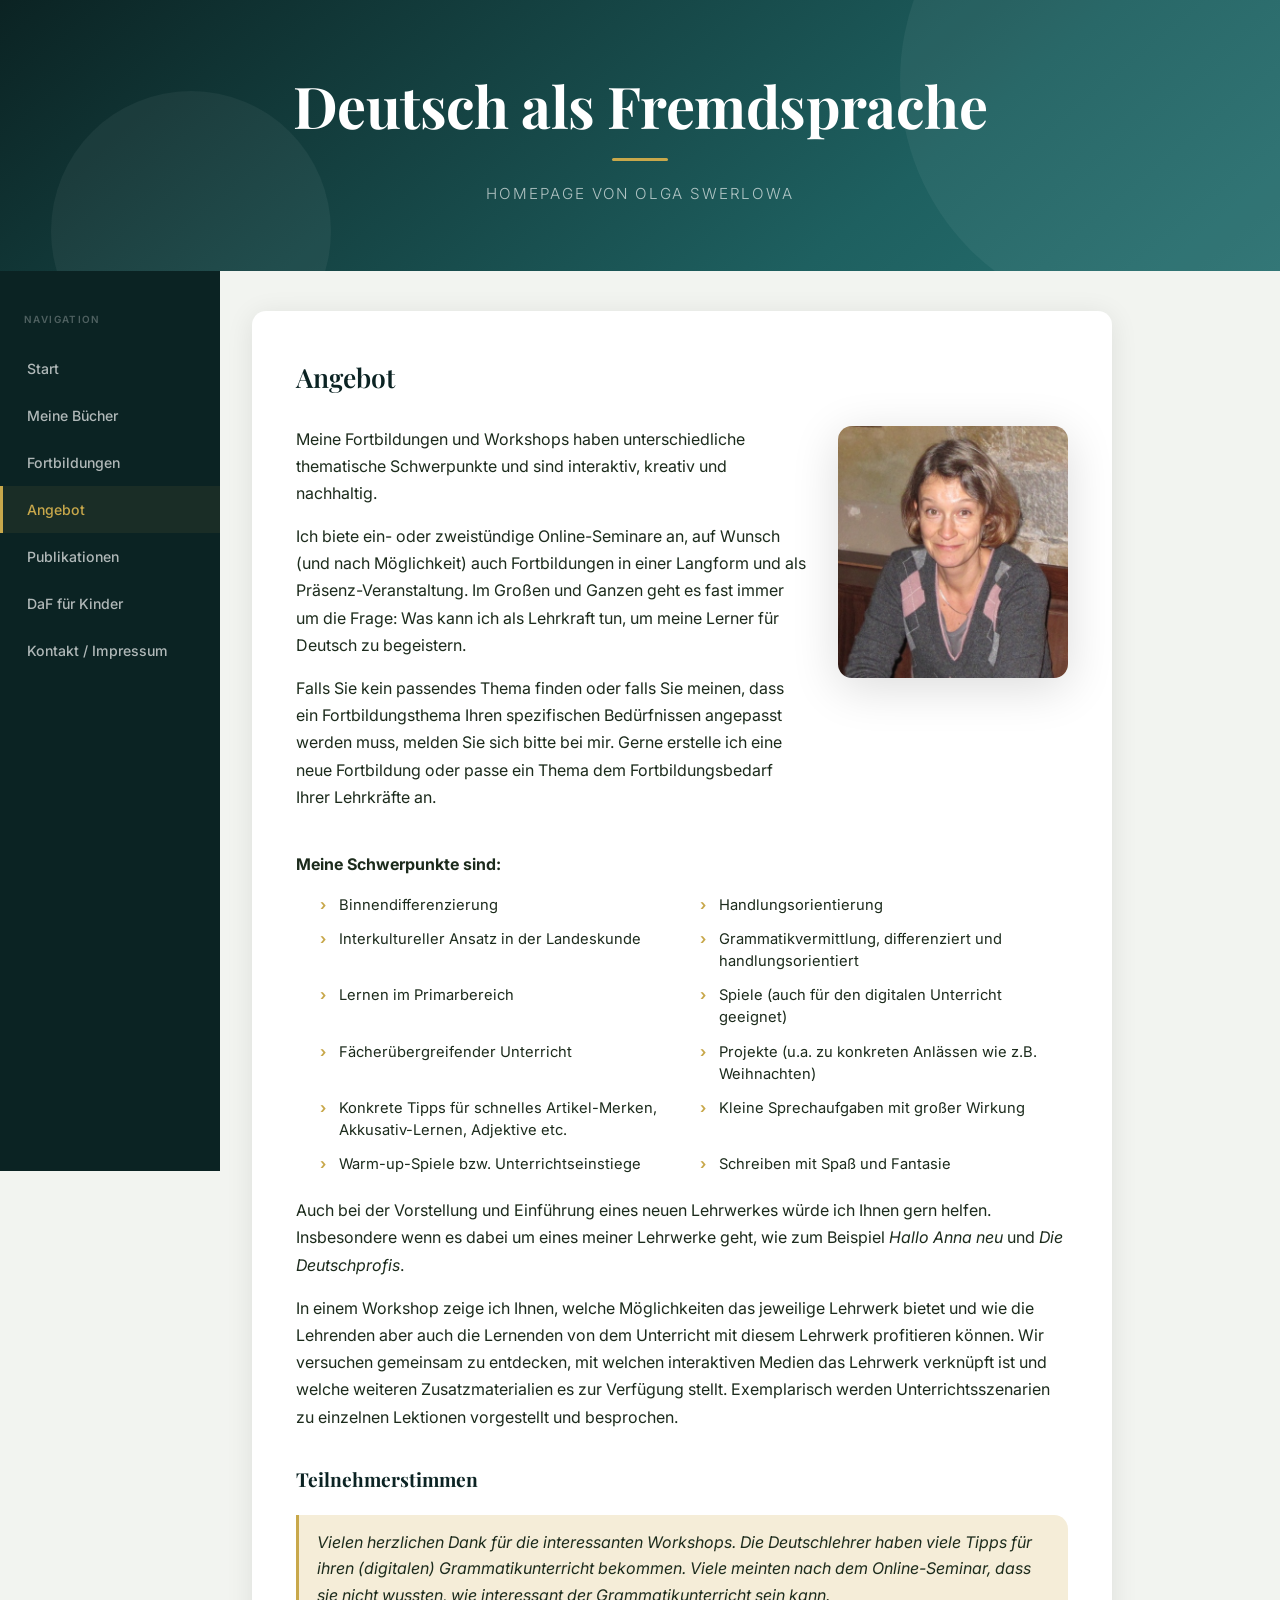
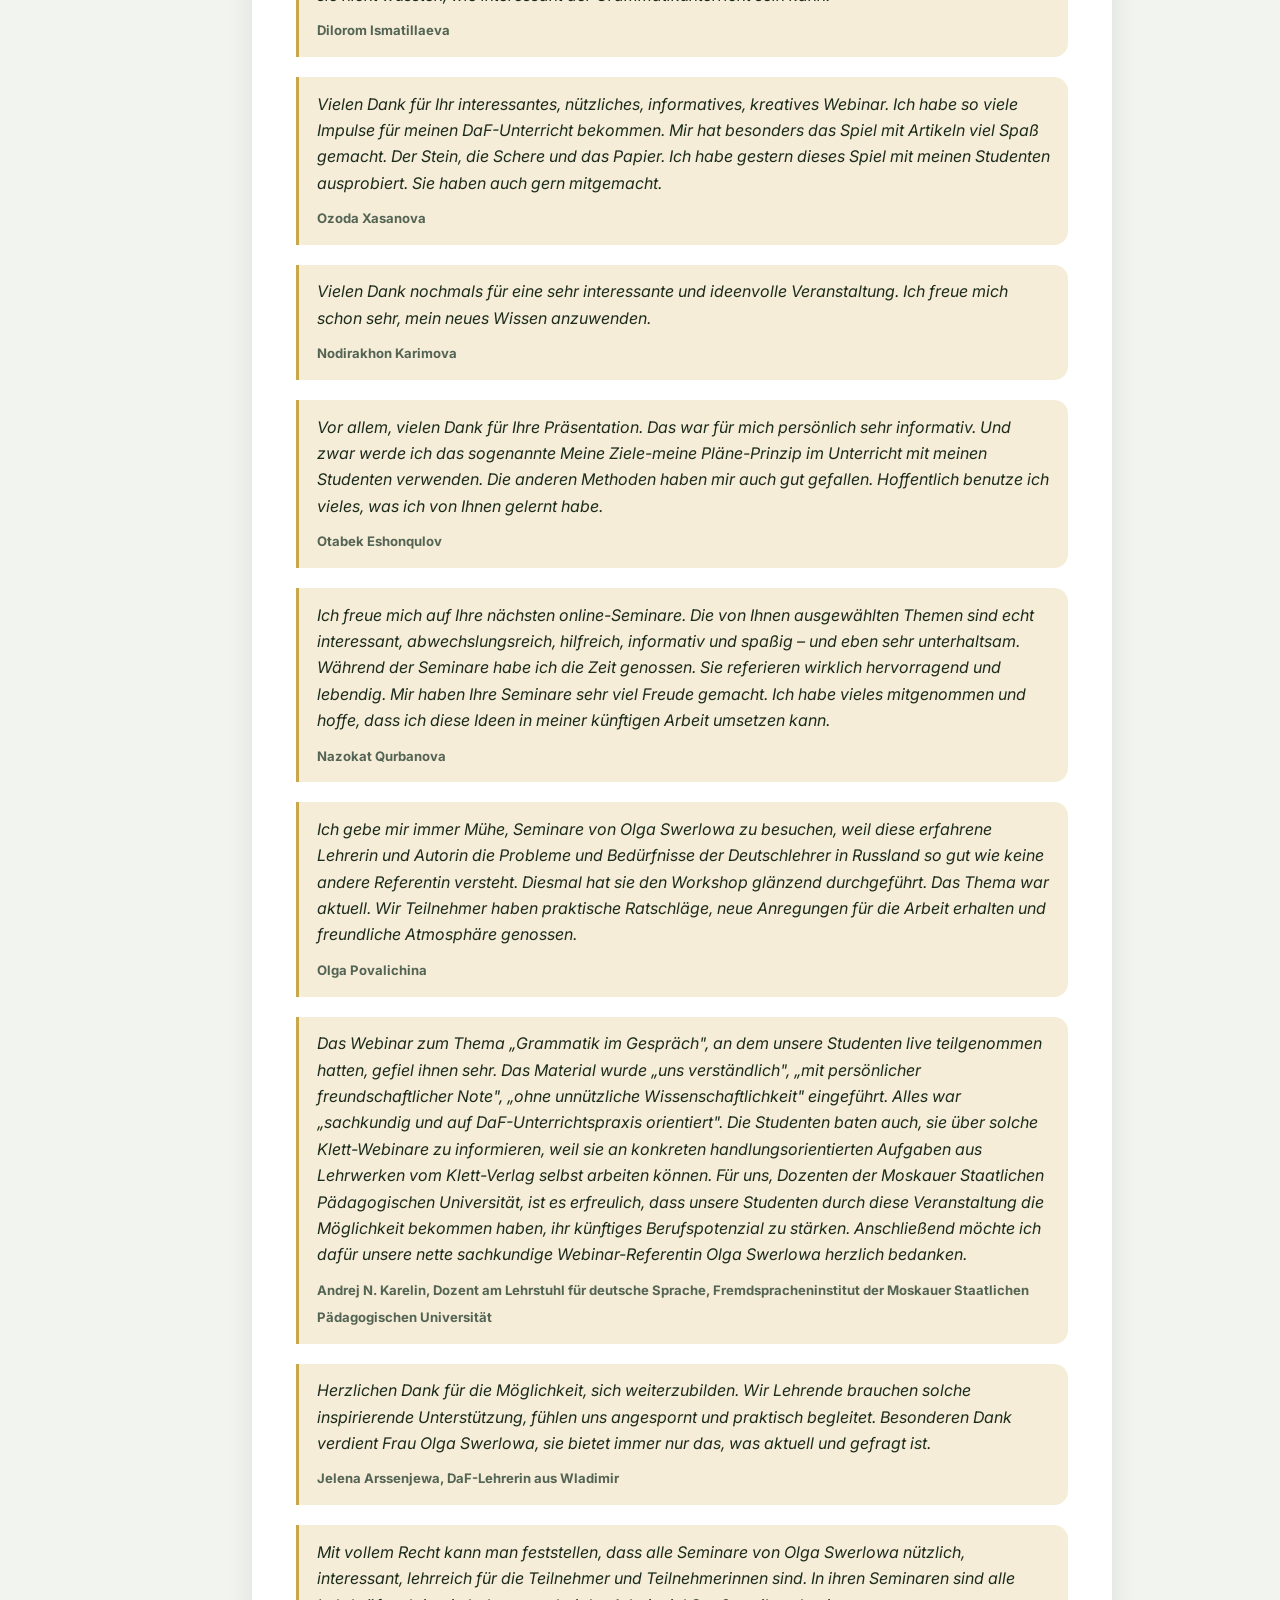
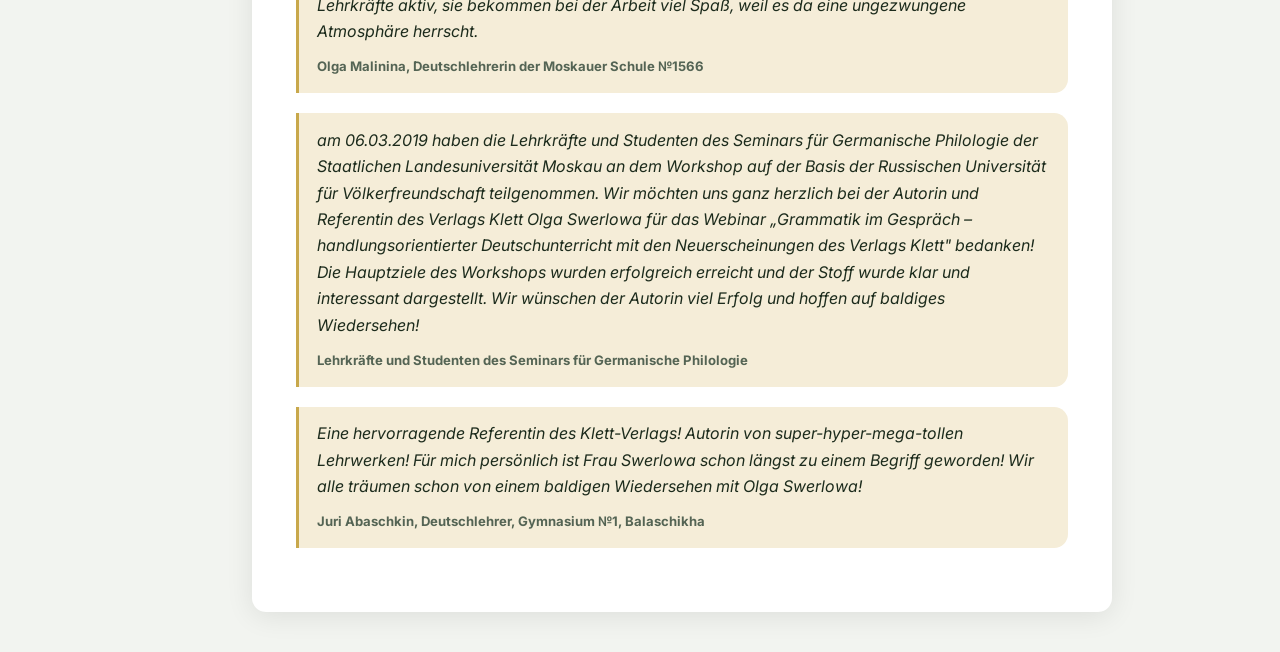
==== html/Angebot.html @ 004c6a53 "erster entwurf" ====
<!DOCTYPE html>
<html lang="de">
<head>
  <meta charset="UTF-8">
  <meta name="viewport" content="width=device-width, initial-scale=1.0">
  <title>Angebot – Olga Swerlowa</title>
  <link rel="stylesheet" href="../style.css">
  <style>
    .intro-grid {
      display: grid;
      grid-template-columns: 1fr 230px;
      gap: 2rem;
      align-items: start;
      margin-bottom: 1.5rem;
    }
    .intro-photo {
      border-radius: var(--r);
      overflow: hidden;
      box-shadow: var(--sh-lg);
    }
    .intro-photo img {
      display: block;
      width: 100%;
      height: auto;
    }

    .schwerpunkte {
      list-style: none;
      margin: .75rem 0 1.25rem;
      display: grid;
      grid-template-columns: 1fr 1fr;
      gap: .35rem .75rem;
    }
    .schwerpunkte li {
      padding-left: 1.2rem;
      position: relative;
      font-size: .92rem;
      line-height: 1.5;
    }
    .schwerpunkte li::before {
      content: '›';
      position: absolute;
      left: 0;
      color: var(--accent);
      font-weight: 700;
    }

    .testimonial-section { margin-top: 2rem; }
    .testimonial-section h3 {
      font-family: 'Playfair Display', Georgia, serif;
      font-size: 1.2rem;
      color: var(--dark);
      margin-bottom: 1.25rem;
    }
    .testimonial {
      border-left: 3px solid var(--accent);
      padding: .85rem 1.1rem;
      margin-bottom: 1.25rem;
      background: var(--accent-pale);
      border-radius: 0 var(--r) var(--r) 0;
    }
    .testimonial em {
      display: block;
      color: var(--text);
      margin-bottom: .5rem;
      font-style: italic;
      line-height: 1.65;
    }
    .testimonial strong {
      font-size: .82rem;
      color: var(--text-muted);
    }

    @media (max-width: 680px) {
      .intro-grid { grid-template-columns: 1fr; }
      .schwerpunkte { grid-template-columns: 1fr; }
    }
  </style>
</head>
<body>

  <header class="hero">
    <h1>Deutsch als Fremdsprache</h1>
    <div class="hero-bar"></div>
    <p class="subtitle">Homepage von Olga Swerlowa</p>
  </header>

  <div class="shell">

    <nav>
      <p class="nav-label">Navigation</p>
      <a href="../index.html">Start</a>
      <a href="buch.html">Meine Bücher</a>
      <a href="Workshops.html">Fortbildungen</a>
      <a href="Angebot.html" class="active">Angebot</a>
      <a href="pub.html">Publikationen</a>
      <a href="http://www.swerlowa.de/pitus" target="_blank">DaF für Kinder</a>
      <a href="kontakt.html">Kontakt / Impressum</a>
    </nav>

    <main>
      <div class="card">

        <h2>Angebot</h2>

        <div class="intro-grid">
          <div>
            <p>Meine Fortbildungen und Workshops haben unterschiedliche thematische Schwerpunkte und sind interaktiv, kreativ und nachhaltig.</p>
            <p>Ich biete ein- oder zweistündige Online-Seminare an, auf Wunsch (und nach Möglichkeit) auch Fortbildungen in einer Langform und als Präsenz-Veranstaltung. Im Großen und Ganzen geht es fast immer um die Frage: Was kann ich als Lehrkraft tun, um meine Lerner für Deutsch zu begeistern.</p>
            <p>Falls Sie kein passendes Thema finden oder falls Sie meinen, dass ein Fortbildungsthema Ihren spezifischen Bedürfnissen angepasst werden muss, melden Sie sich bitte bei mir. Gerne erstelle ich eine neue Fortbildung oder passe ein Thema dem Fortbildungsbedarf Ihrer Lehrkräfte an.</p>
          </div>
          <div class="intro-photo">
            <img src="../images/Olga.jpg" alt="Olga Swerlowa" width="272" height="298">
          </div>
        </div>

        <p><strong>Meine Schwerpunkte sind:</strong></p>
        <ul class="schwerpunkte">
          <li>Binnendifferenzierung</li>
          <li>Handlungsorientierung</li>
          <li>Interkultureller Ansatz in der Landeskunde</li>
          <li>Grammatikvermittlung, differenziert und handlungsorientiert</li>
          <li>Lernen im Primarbereich</li>
          <li>Spiele (auch für den digitalen Unterricht geeignet)</li>
          <li>Fächerübergreifender Unterricht</li>
          <li>Projekte (u.a. zu konkreten Anlässen wie z.B. Weihnachten)</li>
          <li>Konkrete Tipps für schnelles Artikel-Merken, Akkusativ-Lernen, Adjektive etc.</li>
          <li>Kleine Sprechaufgaben mit großer Wirkung</li>
          <li>Warm-up-Spiele bzw. Unterrichtseinstiege</li>
          <li>Schreiben mit Spaß und Fantasie</li>
        </ul>

        <p>Auch bei der Vorstellung und Einführung eines neuen Lehrwerkes würde ich Ihnen gern helfen. Insbesondere wenn es dabei um eines meiner Lehrwerke geht, wie zum Beispiel <em>Hallo Anna neu</em> und <em>Die Deutschprofis</em>.</p>
        <p>In einem Workshop zeige ich Ihnen, welche Möglichkeiten das jeweilige Lehrwerk bietet und wie die Lehrenden aber auch die Lernenden von dem Unterricht mit diesem Lehrwerk profitieren können. Wir versuchen gemeinsam zu entdecken, mit welchen interaktiven Medien das Lehrwerk verknüpft ist und welche weiteren Zusatzmaterialien es zur Verfügung stellt. Exemplarisch werden Unterrichtsszenarien zu einzelnen Lektionen vorgestellt und besprochen.</p>

        <div class="testimonial-section">
          <h3>Teilnehmerstimmen</h3>

          <div class="testimonial">
            <em>Vielen herzlichen Dank für die interessanten Workshops. Die Deutschlehrer haben viele Tipps für ihren (digitalen) Grammatikunterricht bekommen. Viele meinten nach dem Online-Seminar, dass sie nicht wussten, wie interessant der Grammatikunterricht sein kann.</em>
            <strong>Dilorom Ismatillaeva</strong>
          </div>

          <div class="testimonial">
            <em>Vielen Dank für Ihr interessantes, nützliches, informatives, kreatives Webinar. Ich habe so viele Impulse für meinen DaF-Unterricht bekommen. Mir hat besonders das Spiel mit Artikeln viel Spaß gemacht. Der Stein, die Schere und das Papier. Ich habe gestern dieses Spiel mit meinen Studenten ausprobiert. Sie haben auch gern mitgemacht.</em>
            <strong>Ozoda Xasanova</strong>
          </div>

          <div class="testimonial">
            <em>Vielen Dank nochmals für eine sehr interessante und ideenvolle Veranstaltung. Ich freue mich schon sehr, mein neues Wissen anzuwenden.</em>
            <strong>Nodirakhon Karimova</strong>
          </div>

          <div class="testimonial">
            <em>Vor allem, vielen Dank für Ihre Präsentation. Das war für mich persönlich sehr informativ. Und zwar werde ich das sogenannte Meine Ziele-meine Pläne-Prinzip im Unterricht mit meinen Studenten verwenden. Die anderen Methoden haben mir auch gut gefallen. Hoffentlich benutze ich vieles, was ich von Ihnen gelernt habe.</em>
            <strong>Otabek Eshonqulov</strong>
          </div>

          <div class="testimonial">
            <em>Ich freue mich auf Ihre nächsten online-Seminare. Die von Ihnen ausgewählten Themen sind echt interessant, abwechslungsreich, hilfreich, informativ und spaßig – und eben sehr unterhaltsam. Während der Seminare habe ich die Zeit genossen. Sie referieren wirklich hervorragend und lebendig. Mir haben Ihre Seminare sehr viel Freude gemacht. Ich habe vieles mitgenommen und hoffe, dass ich diese Ideen in meiner künftigen Arbeit umsetzen kann.</em>
            <strong>Nazokat Qurbanova</strong>
          </div>

          <div class="testimonial">
            <em>Ich gebe mir immer Mühe, Seminare von Olga Swerlowa zu besuchen, weil diese erfahrene Lehrerin und Autorin die Probleme und Bedürfnisse der Deutschlehrer in Russland so gut wie keine andere Referentin versteht. Diesmal hat sie den Workshop glänzend durchgeführt. Das Thema war aktuell. Wir Teilnehmer haben praktische Ratschläge, neue Anregungen für die Arbeit erhalten und freundliche Atmosphäre genossen.</em>
            <strong>Olga Povalichina</strong>
          </div>

          <div class="testimonial">
            <em>Das Webinar zum Thema „Grammatik im Gespräch", an dem unsere Studenten live teilgenommen hatten, gefiel ihnen sehr. Das Material wurde „uns verständlich", „mit persönlicher freundschaftlicher Note", „ohne unnützliche Wissenschaftlichkeit" eingeführt. Alles war „sachkundig und auf DaF-Unterrichtspraxis orientiert". Die Studenten baten auch, sie über solche Klett-Webinare zu informieren, weil sie an konkreten handlungsorientierten Aufgaben aus Lehrwerken vom Klett-Verlag selbst arbeiten können. Für uns, Dozenten der Moskauer Staatlichen Pädagogischen Universität, ist es erfreulich, dass unsere Studenten durch diese Veranstaltung die Möglichkeit bekommen haben, ihr künftiges Berufspotenzial zu stärken. Anschließend möchte ich dafür unsere nette sachkundige Webinar-Referentin Olga Swerlowa herzlich bedanken.</em>
            <strong>Andrej N. Karelin, Dozent am Lehrstuhl für deutsche Sprache, Fremdspracheninstitut der Moskauer Staatlichen Pädagogischen Universität</strong>
          </div>

          <div class="testimonial">
            <em>Herzlichen Dank für die Möglichkeit, sich weiterzubilden. Wir Lehrende brauchen solche inspirierende Unterstützung, fühlen uns angespornt und praktisch begleitet. Besonderen Dank verdient Frau Olga Swerlowa, sie bietet immer nur das, was aktuell und gefragt ist.</em>
            <strong>Jelena Arssenjewa, DaF-Lehrerin aus Wladimir</strong>
          </div>

          <div class="testimonial">
            <em>Mit vollem Recht kann man feststellen, dass alle Seminare von Olga Swerlowa nützlich, interessant, lehrreich für die Teilnehmer und Teilnehmerinnen sind. In ihren Seminaren sind alle Lehrkräfte aktiv, sie bekommen bei der Arbeit viel Spaß, weil es da eine ungezwungene Atmosphäre herrscht.</em>
            <strong>Olga Malinina, Deutschlehrerin der Moskauer Schule №1566</strong>
          </div>

          <div class="testimonial">
            <em>am 06.03.2019 haben die Lehrkräfte und Studenten des Seminars für Germanische Philologie der Staatlichen Landesuniversität Moskau an dem Workshop auf der Basis der Russischen Universität für Völkerfreundschaft teilgenommen. Wir möchten uns ganz herzlich bei der Autorin und Referentin des Verlags Klett Olga Swerlowa für das Webinar „Grammatik im Gespräch – handlungsorientierter Deutschunterricht mit den Neuerscheinungen des Verlags Klett" bedanken! Die Hauptziele des Workshops wurden erfolgreich erreicht und der Stoff wurde klar und interessant dargestellt. Wir wünschen der Autorin viel Erfolg und hoffen auf baldiges Wiedersehen!</em>
            <strong>Lehrkräfte und Studenten des Seminars für Germanische Philologie</strong>
          </div>

          <div class="testimonial">
            <em>Eine hervorragende Referentin des Klett-Verlags! Autorin von super-hyper-mega-tollen Lehrwerken! Für mich persönlich ist Frau Swerlowa schon längst zu einem Begriff geworden! Wir alle träumen schon von einem baldigen Wiedersehen mit Olga Swerlowa!</em>
            <strong>Juri Abaschkin, Deutschlehrer, Gymnasium №1, Balaschikha</strong>
          </div>

        </div>

      </div>
    </main>

  </div>

</body>
</html>
---- style.css ----
@import url('https://fonts.googleapis.com/css2?family=Inter:wght@300;400;500;600&family=Playfair+Display:ital,wght@0,600;0,700;1,400&display=swap');

/* ── Variables ── */
:root {
  --dark:        #0b2323;
  --mid:         #17524f;
  --accent:      #c8a84b;
  --accent-pale: #f5edd8;
  --bg:          #f2f4f0;
  --surface:     #ffffff;
  --text:        #1c2b1c;
  --text-muted:  #546454;
  --nav-w:       220px;
  --r:           14px;
  --sh:          0 4px 28px rgba(0,0,0,.09);
  --sh-lg:       0 10px 48px rgba(0,0,0,.14);
  --ease:        .22s ease;
}

*, *::before, *::after { box-sizing: border-box; margin: 0; padding: 0; }
html { scroll-behavior: smooth; }

body {
  font-family: 'Inter', system-ui, -apple-system, sans-serif;
  background: var(--bg);
  color: var(--text);
  line-height: 1.7;
}

/* ── Hero ── */
.hero {
  background: linear-gradient(140deg, var(--dark) 0%, #1e6060 70%, #287070 100%);
  padding: 4.5rem 3rem 4rem;
  text-align: center;
  position: relative;
  overflow: hidden;
}

.hero::before,
.hero::after {
  content: '';
  position: absolute;
  border-radius: 50%;
  background: white;
  opacity: .05;
  pointer-events: none;
}
.hero::before { width: 480px; height: 480px; top: -160px; right: -100px; }
.hero::after  { width: 280px; height: 280px; bottom: -100px; left: 4%; }

.hero h1 {
  font-family: 'Playfair Display', Georgia, serif;
  font-size: clamp(2rem, 5vw, 3.6rem);
  font-weight: 700;
  color: #fff;
  letter-spacing: -.01em;
  line-height: 1.15;
  position: relative;
}

.hero-bar {
  width: 56px;
  height: 3px;
  background: var(--accent);
  border-radius: 2px;
  margin: 1.25rem auto;
}

.hero .subtitle {
  font-size: .95rem;
  font-weight: 300;
  letter-spacing: .12em;
  text-transform: uppercase;
  color: rgba(255,255,255,.65);
  position: relative;
}

/* ── Shell ── */
.shell {
  display: flex;
  align-items: flex-start;
}

/* ── Sidebar nav ── */
nav {
  width: var(--nav-w);
  flex-shrink: 0;
  background: var(--dark);
  min-height: calc(100vh - 1px);
  padding: 2.5rem 0 3rem;
  position: sticky;
  top: 0;
  height: 100vh;
  overflow-y: auto;
  display: flex;
  flex-direction: column;
}

.nav-label {
  font-size: .62rem;
  font-weight: 600;
  letter-spacing: .14em;
  text-transform: uppercase;
  color: rgba(255,255,255,.28);
  padding: 0 1.5rem;
  margin-bottom: 1.1rem;
}

nav a {
  display: block;
  padding: .72rem 1.5rem;
  color: rgba(255,255,255,.68);
  font-size: .88rem;
  font-weight: 500;
  text-decoration: none;
  border-left: 3px solid transparent;
  transition: color var(--ease), border-color var(--ease), background var(--ease);
}

nav a:hover,
nav a.active {
  color: var(--accent);
  border-left-color: var(--accent);
  background: rgba(200,168,75,.08);
}

/* ── Main ── */
main {
  flex: 1;
  padding: 2.5rem 2rem;
  min-width: 0;
}

/* ── Card ── */
.card {
  background: var(--surface);
  border-radius: var(--r);
  box-shadow: var(--sh);
  padding: 2.75rem;
  max-width: 860px;
}

.card h2 {
  font-family: 'Playfair Display', Georgia, serif;
  font-size: 1.65rem;
  font-weight: 600;
  color: var(--dark);
  margin-bottom: 1.6rem;
}

.card p {
  margin-bottom: 1rem;
  color: var(--text);
}

.card a {
  color: var(--mid);
  font-weight: 500;
  text-underline-offset: 3px;
  transition: color var(--ease);
}
.card a:hover { color: var(--accent); }

.card ul,
.card ol {
  margin: 0 0 1rem 1.5rem;
}
.card li { margin-bottom: .4rem; }

/* ── Divider ── */
.section-divider {
  border: none;
  border-top: 1px solid #e5eae5;
  margin: 2.25rem 0;
}

/* ── Responsive ── */
@media (max-width: 640px) {
  .hero { padding: 3rem 1.5rem 2.5rem; }

  .shell { flex-direction: column; }

  nav {
    width: 100%;
    height: auto;
    position: static;
    min-height: unset;
    padding: 1rem 0 .5rem;
    flex-direction: row;
    flex-wrap: wrap;
  }

  .nav-label { width: 100%; }

  nav a {
    border-left: none;
    border-bottom: 3px solid transparent;
    padding: .5rem .9rem;
    font-size: .82rem;
  }

  nav a:hover,
  nav a.active {
    border-left-color: transparent;
    border-bottom-color: var(--accent);
  }

  main { padding: 1rem; }
  .card { padding: 1.5rem; }
}
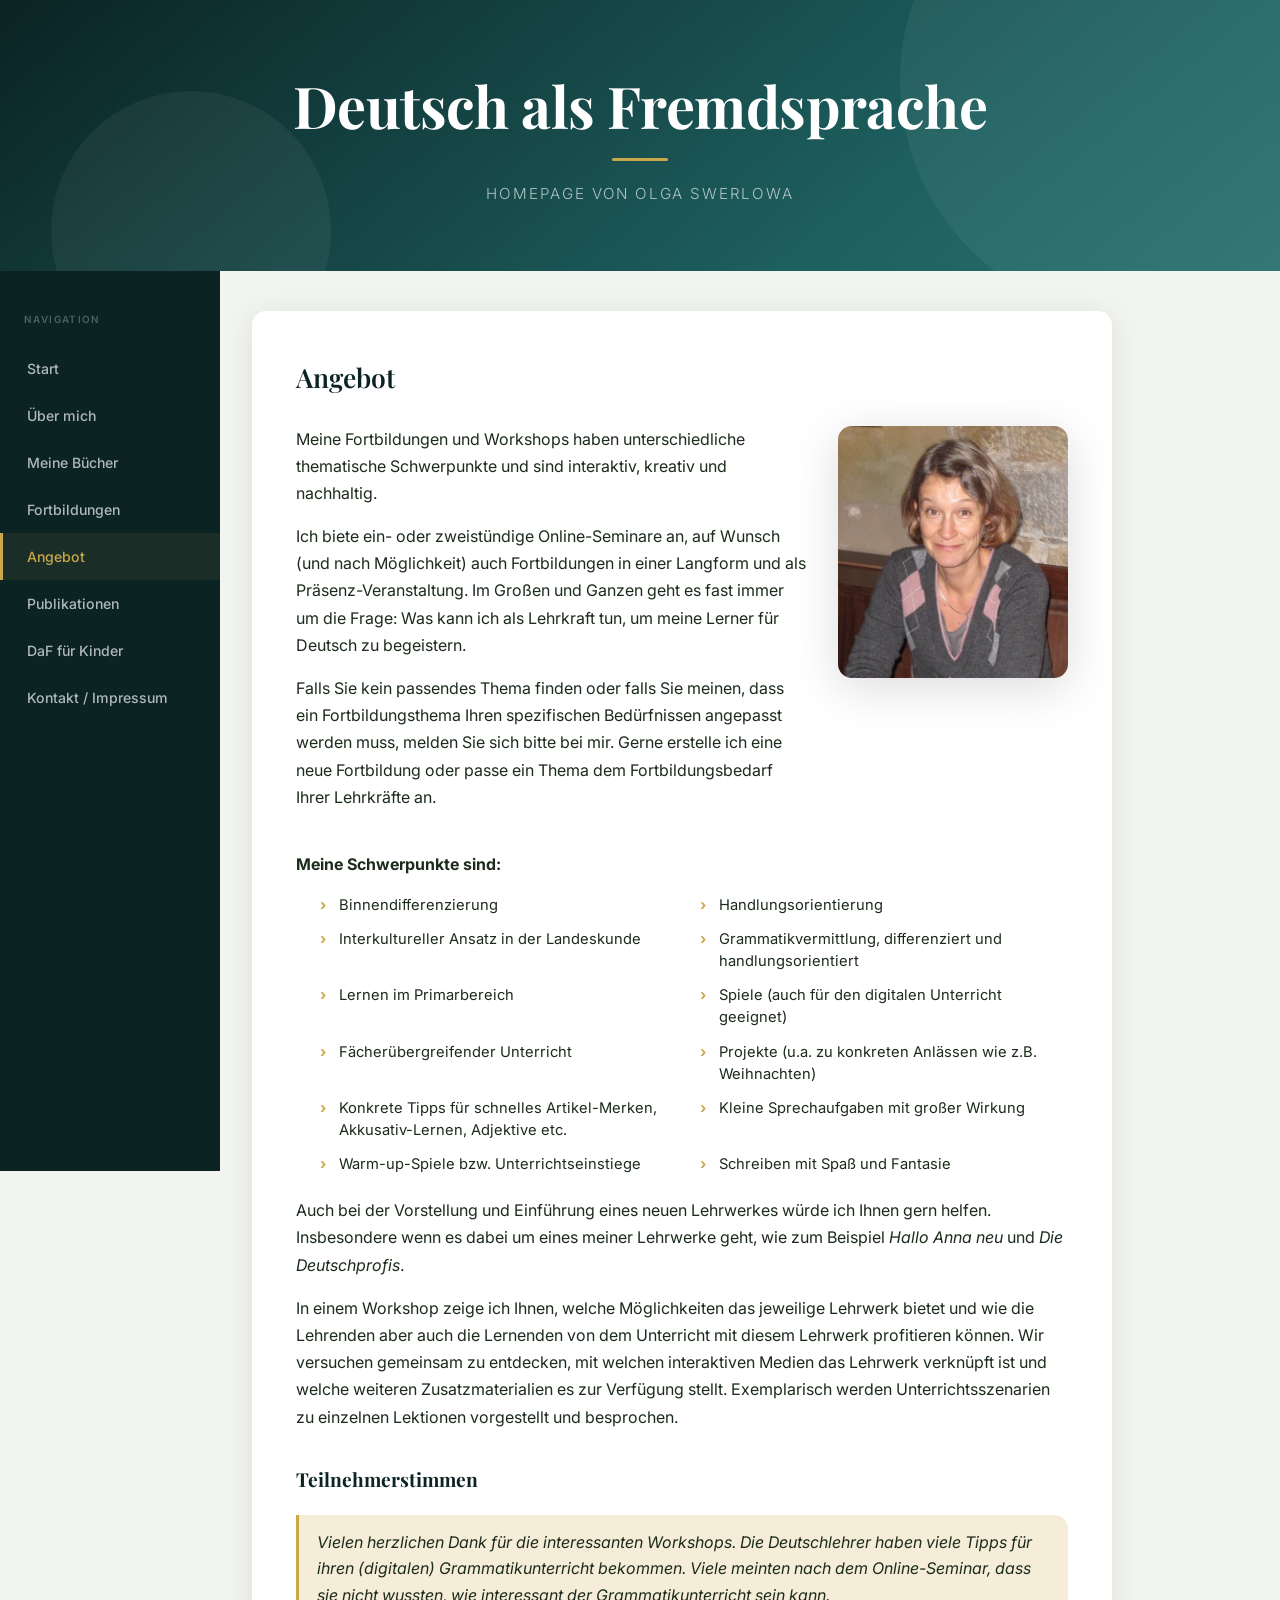
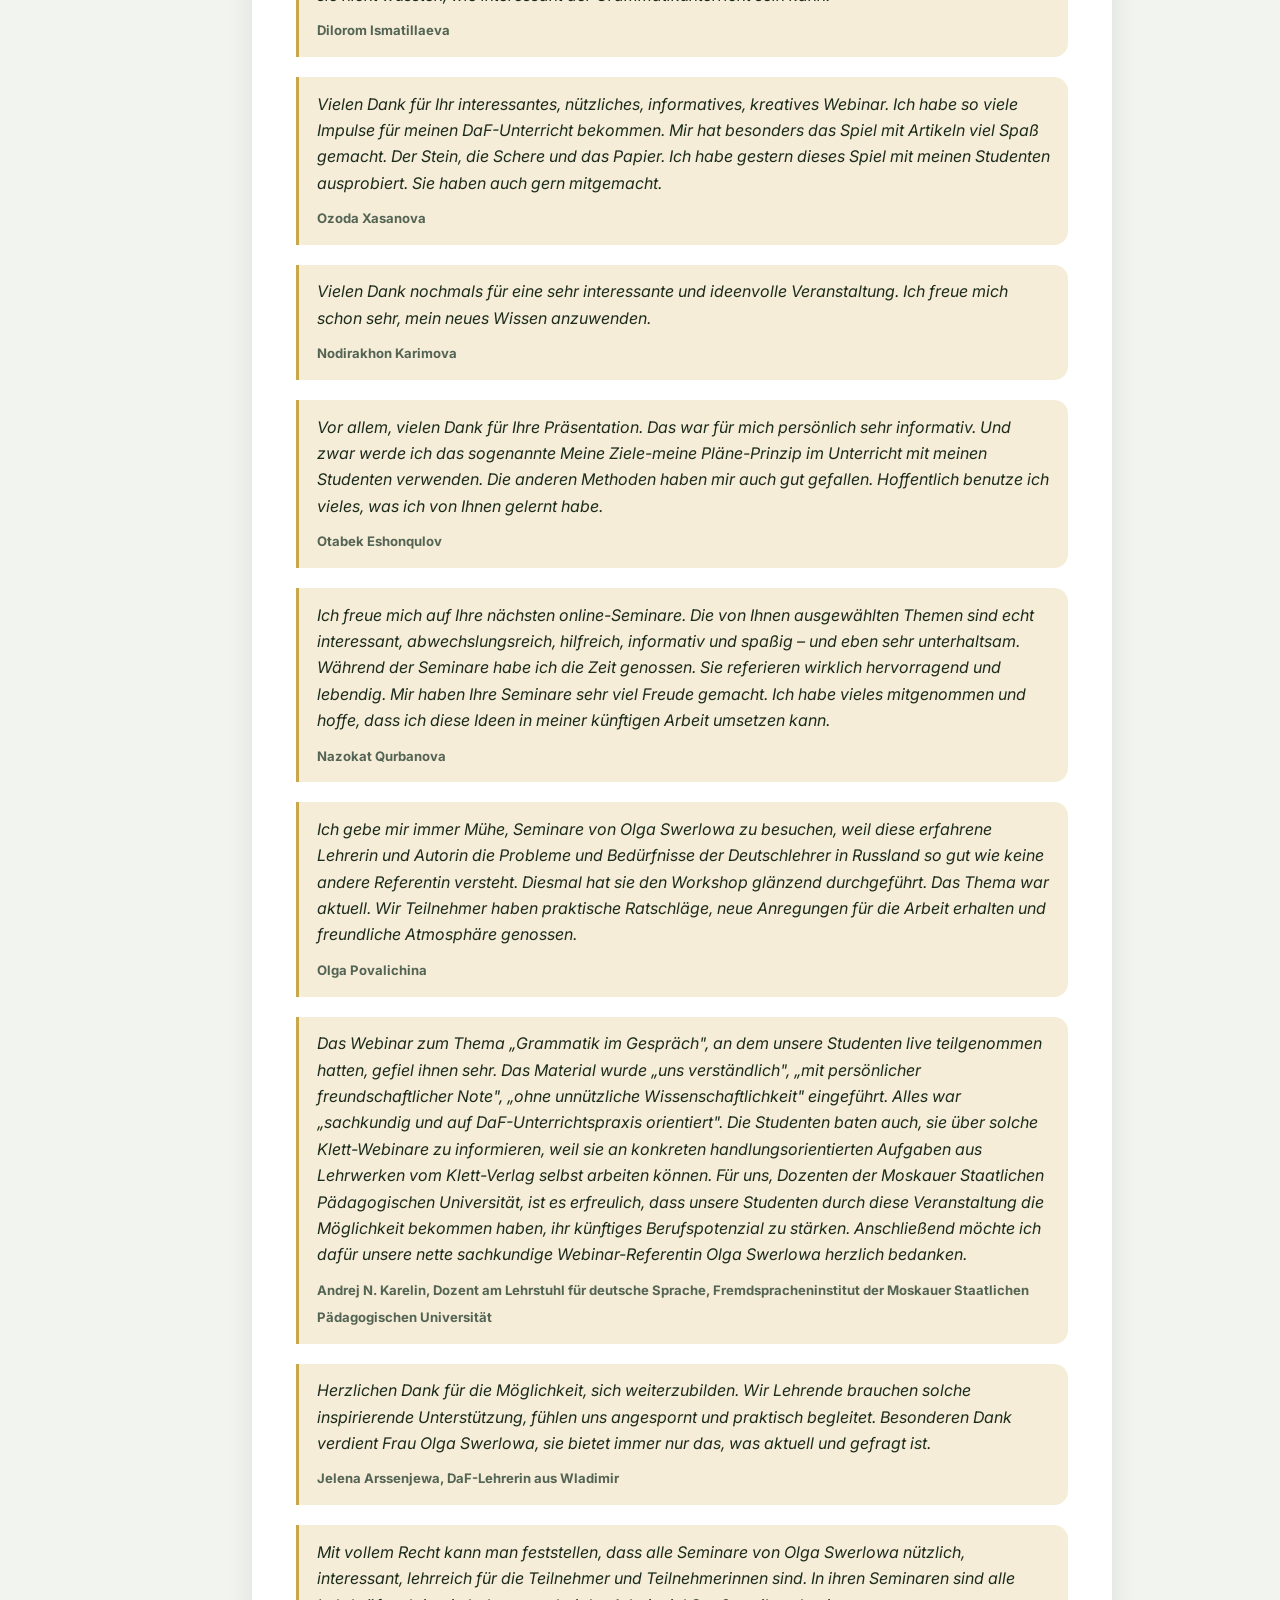
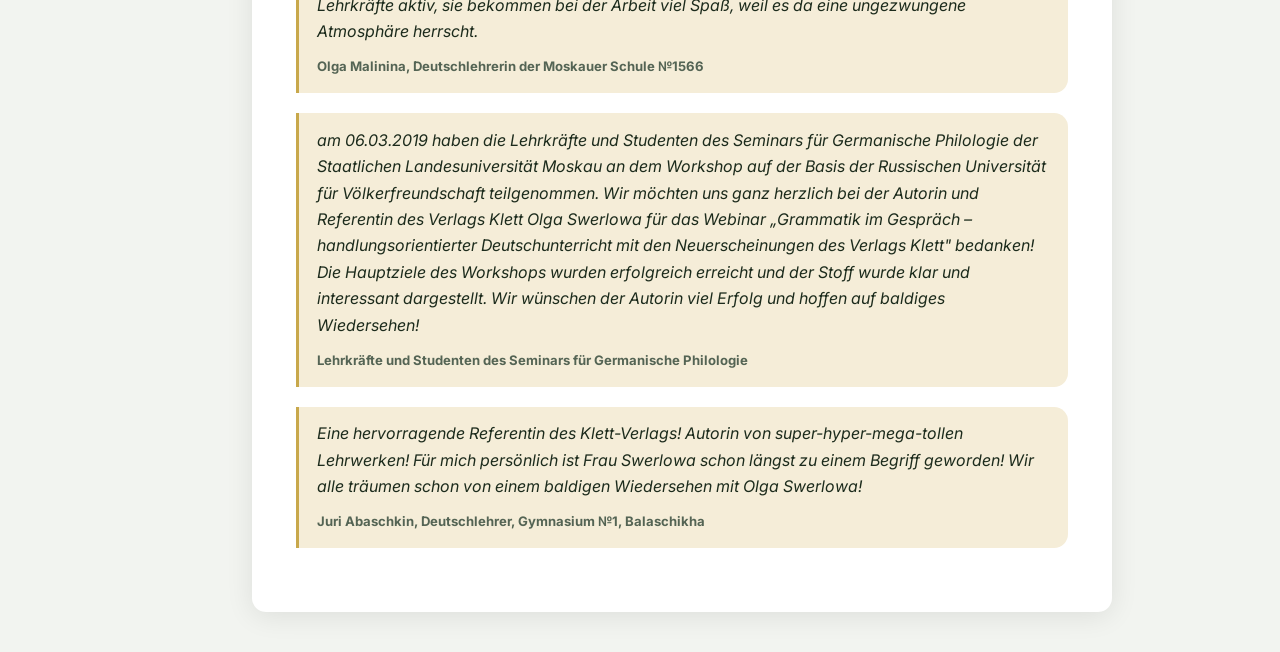
==== commit b020446a: "alles bis auf buecher" ====
--- a/html/Angebot.html
+++ b/html/Angebot.html
@@ -90,6 +90,7 @@
     <nav>
       <p class="nav-label">Navigation</p>
       <a href="../index.html">Start</a>
+      <a href="ueber-mich.html">Über mich</a>
       <a href="buch.html">Meine Bücher</a>
       <a href="Workshops.html">Fortbildungen</a>
       <a href="Angebot.html" class="active">Angebot</a>
